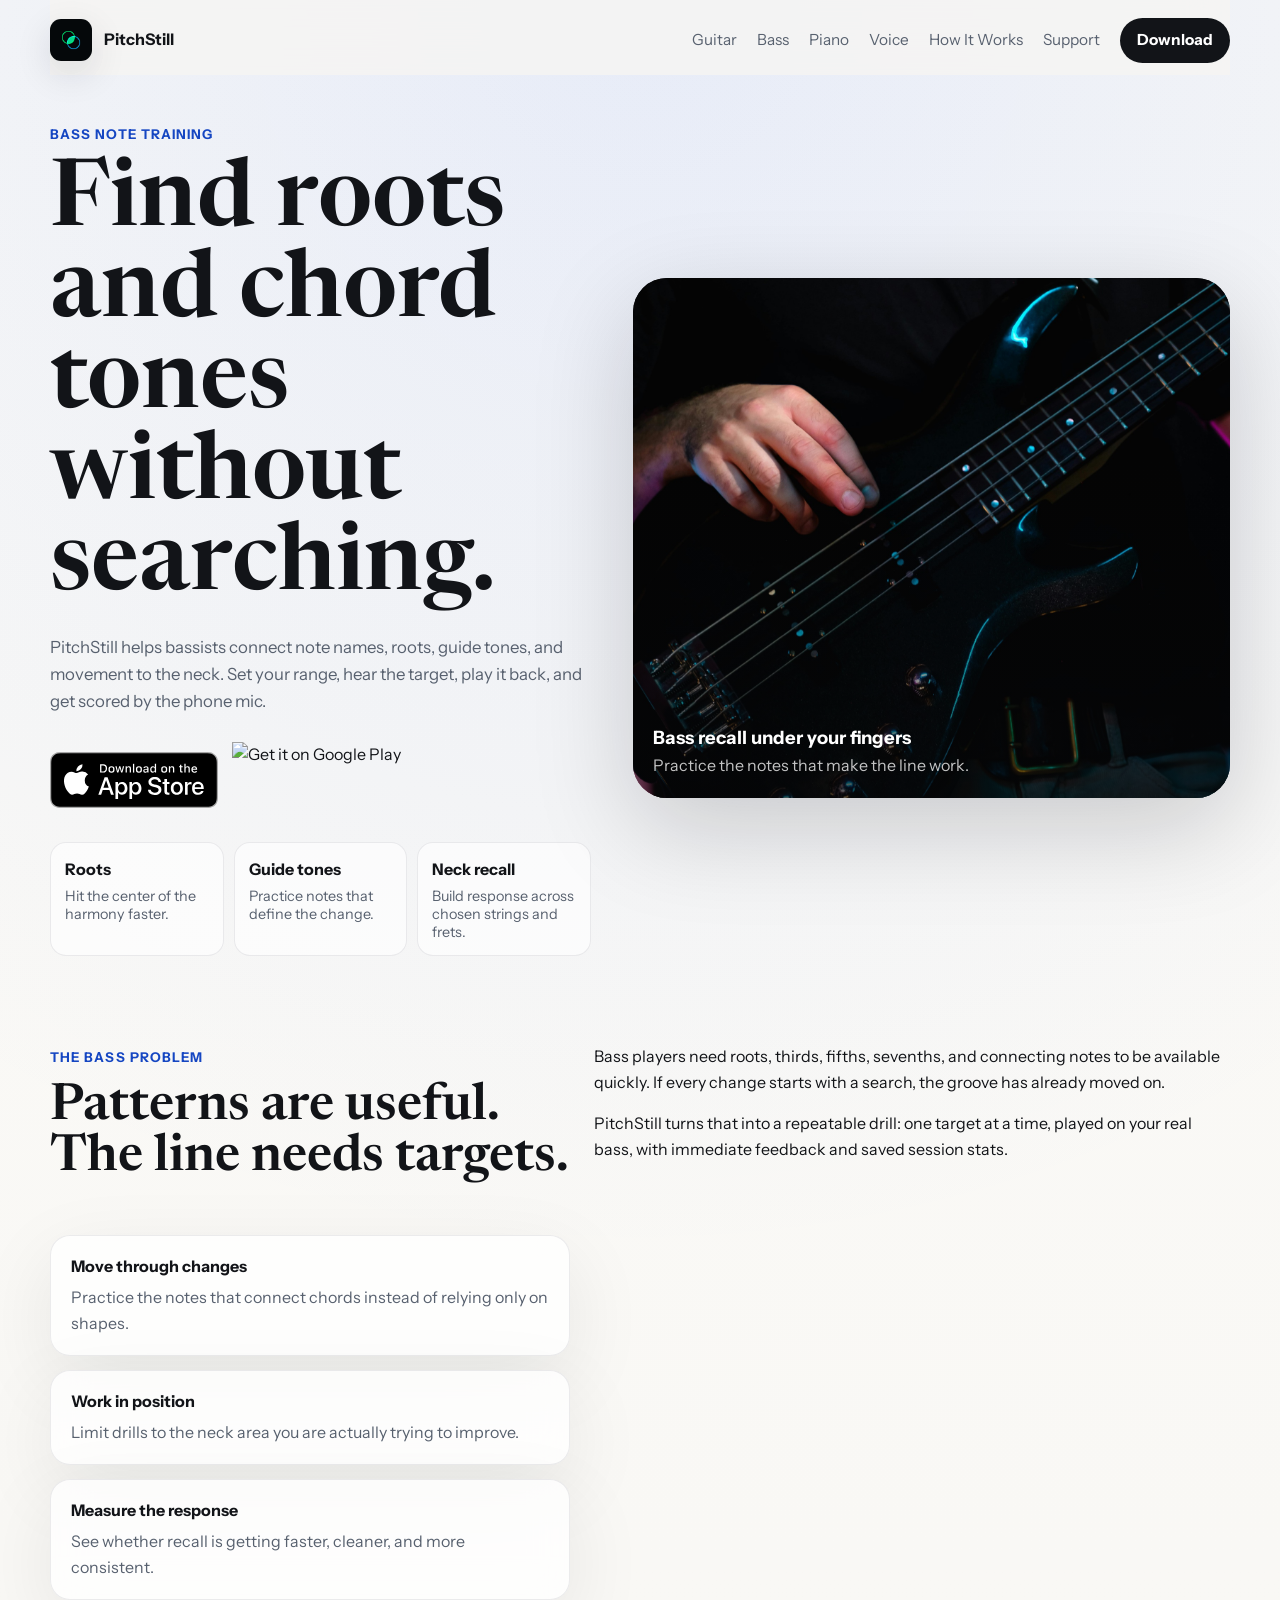
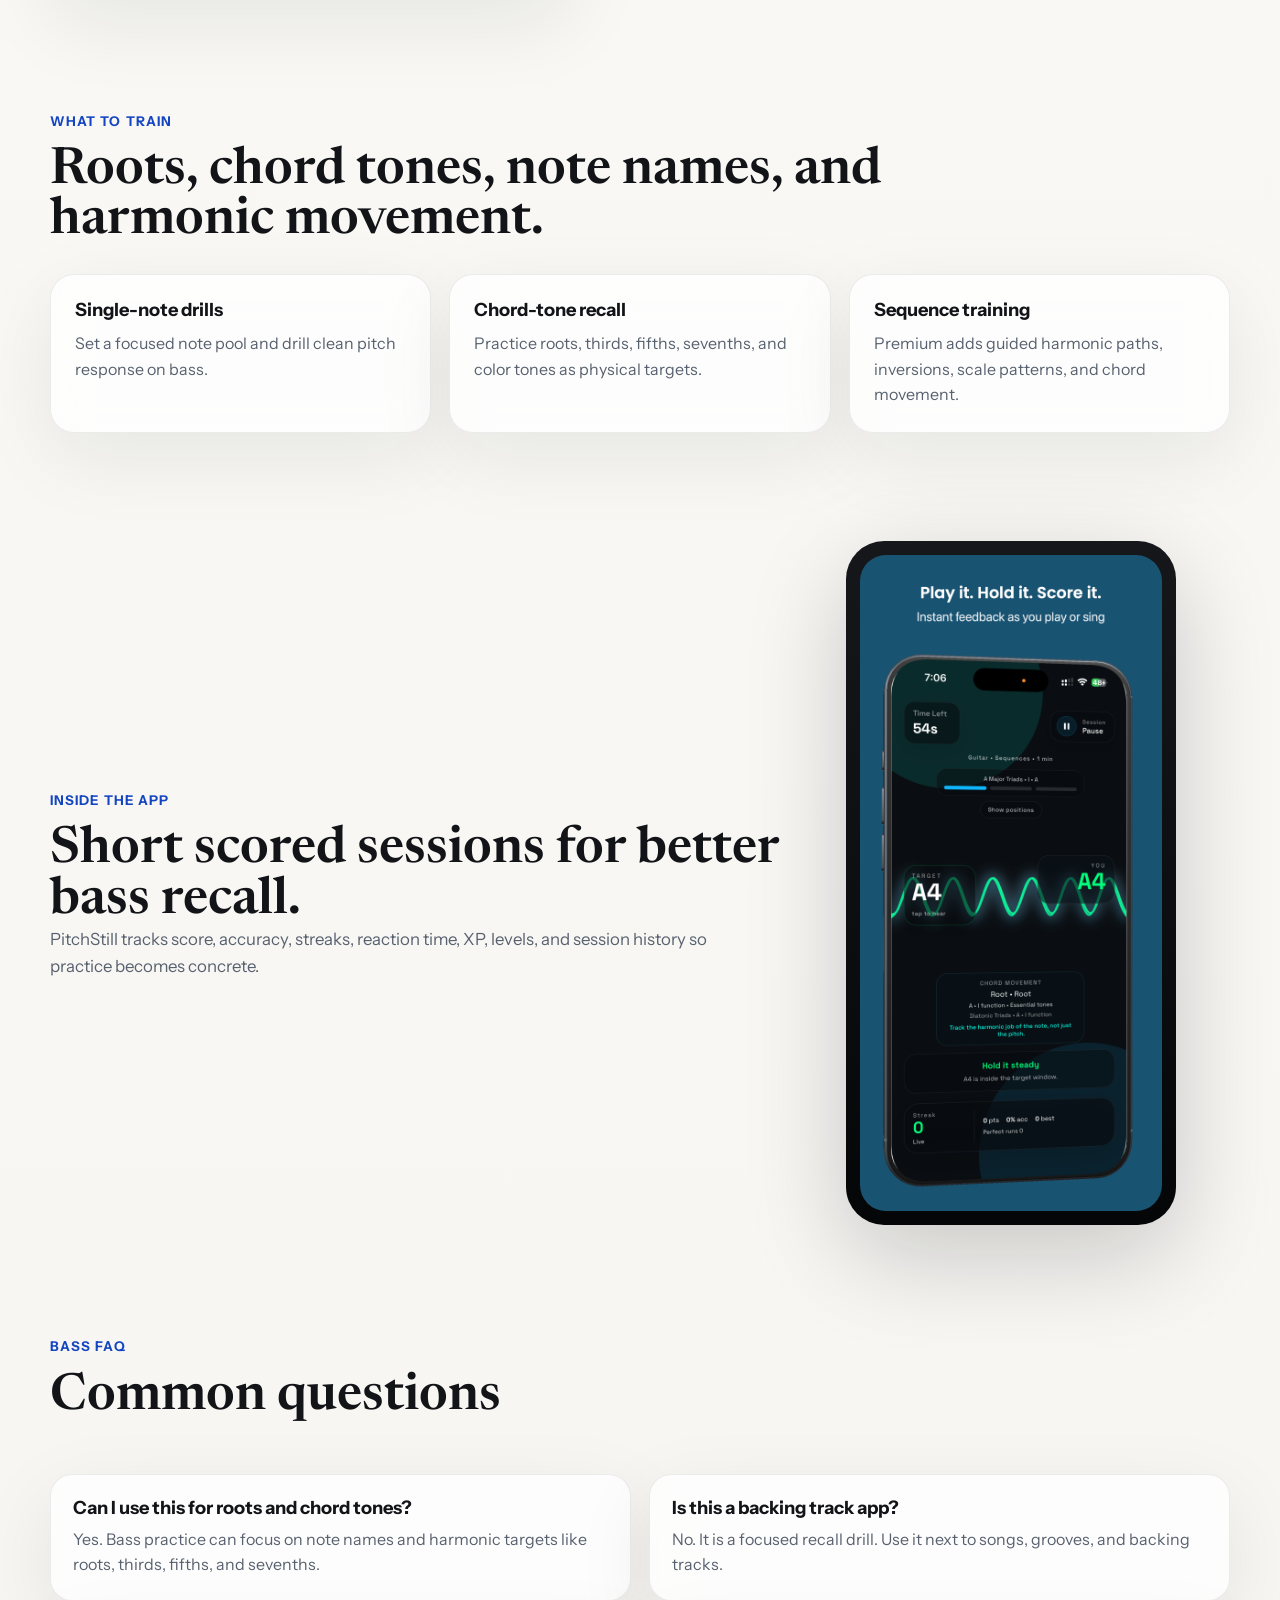
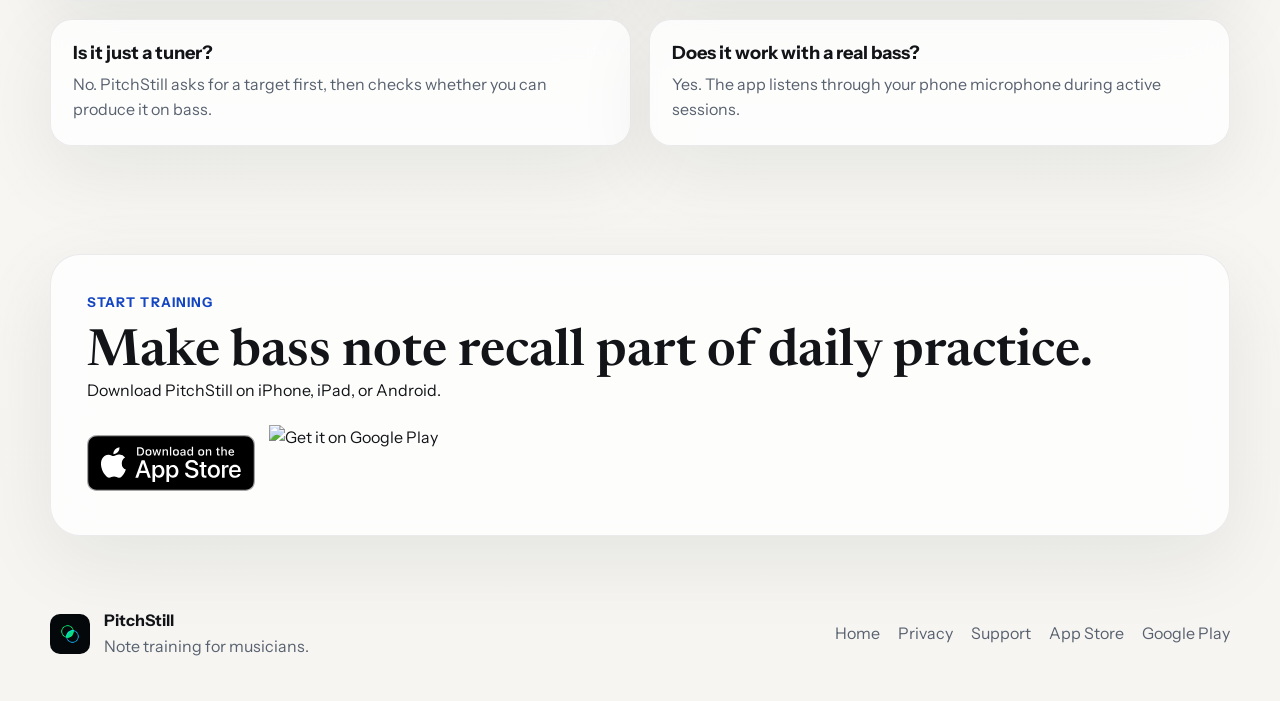
==== bass/index.html @ 1fa2e29c "Add instrument landing pages" ====
<!DOCTYPE html>
<html lang="en">
  <head>
    <meta charset="UTF-8" />
    <meta name="viewport" content="width=device-width, initial-scale=1.0" />
    <title>Bass Note Training and Chord Tone Recall | PitchStill</title>
    <meta name="description" content="Train bass note recall, roots, guide tones, and chord tones with real-time microphone feedback on your real bass." />
    <meta name="robots" content="index,follow" />
    <meta property="og:title" content="Bass Note Training and Chord Tone Recall | PitchStill" />
    <meta property="og:description" content="Practice roots, chord tones, and neck recall on bass with target notes and microphone feedback." />
    <meta property="og:type" content="website" />
    <meta property="og:url" content="https://pitchstill.com/bass/" />
    <meta property="og:image" content="https://pitchstill.com/assets/images/landing/bass-practice.jpg" />
    <meta name="twitter:card" content="summary_large_image" />
    <meta name="twitter:title" content="Bass Note Training and Chord Tone Recall | PitchStill" />
    <meta name="twitter:description" content="Build bass neck recall with roots, guide tones, and chord tones on your real instrument." />
    <meta name="twitter:image" content="https://pitchstill.com/assets/images/landing/bass-practice.jpg" />
    <link rel="canonical" href="https://pitchstill.com/bass/" />
    <link rel="icon" type="image/png" sizes="32x32" href="../favicon-32x32.png" />
    <link rel="icon" type="image/png" sizes="16x16" href="../favicon-16x16.png" />
    <link rel="apple-touch-icon" sizes="180x180" href="../apple-touch-icon.png" />
    <link rel="preconnect" href="https://fonts.googleapis.com" />
    <link rel="preconnect" href="https://fonts.gstatic.com" crossorigin />
    <link href="https://fonts.googleapis.com/css2?family=Instrument+Sans:wght@400;500;600;700&family=Newsreader:opsz,wght@6..72,500;6..72,600&display=swap" rel="stylesheet" />
    <link rel="stylesheet" href="../assets/styles.css" />
    <script src="../assets/config.js"></script>
    <script defer src="../assets/app.js"></script>
  </head>
  <body data-page="bass">
    <div class="site-shell">
      <header class="topbar">
        <a class="brand" href="../" aria-label="PitchStill home"><img src="../assets/images/app-icon.png" alt="PitchStill app icon" /><span>PitchStill</span></a>
        <nav class="topnav" aria-label="Primary">
          <a href="../guitar/">Guitar</a><a href="../bass/">Bass</a><a href="../piano/">Piano</a><a href="../voice/">Voice</a><a href="../#how-it-works">How It Works</a><a href="../support/">Support</a>
          <a class="nav-cta tracked-link" href="https://apps.apple.com/app/id6759975330" target="_blank" rel="noreferrer" data-event="bass_nav_app_store_click">Download</a>
        </nav>
      </header>

      <main>
        <section class="landing-hero">
          <div class="landing-hero-copy">
            <div class="eyebrow">Bass note training</div>
            <h1>Find roots and chord tones without searching.</h1>
            <p class="lede">
              PitchStill helps bassists connect note names, roots, guide tones, and movement to the
              neck. Set your range, hear the target, play it back, and get scored by the phone mic.
            </p>
            <div class="cta-row">
              <a class="app-store-badge-link tracked-link" href="https://apps.apple.com/app/id6759975330" target="_blank" rel="noreferrer" data-event="bass_app_store_click" aria-label="Download PitchStill on the App Store"><img class="app-store-badge" src="../assets/images/download-on-the-app-store.svg" alt="Download on the App Store" /></a>
              <a class="app-store-badge-link tracked-link" href="https://play.google.com/store/apps/details?id=com.shreyash.noteschool" target="_blank" rel="noreferrer" data-event="bass_google_play_click" aria-label="Get PitchStill on Google Play"><img class="google-play-badge" src="https://play.google.com/intl/en_us/badges/images/generic/en-play-badge-border.png" alt="Get it on Google Play" /></a>
            </div>
            <div class="landing-proof-row"><div><strong>Roots</strong><span>Hit the center of the harmony faster.</span></div><div><strong>Guide tones</strong><span>Practice notes that define the change.</span></div><div><strong>Neck recall</strong><span>Build response across chosen strings and frets.</span></div></div>
          </div>
          <div class="landing-hero-media">
            <img src="../assets/images/landing/bass-practice.jpg" alt="Close-up of hands playing bass guitar" />
            <div class="landing-photo-caption"><strong>Bass recall under your fingers</strong><span>Practice the notes that make the line work.</span></div>
          </div>
        </section>

        <section class="section story-band">
          <div class="section-heading"><div class="eyebrow">The bass problem</div><h2>Patterns are useful. The line needs targets.</h2></div>
          <div class="story-copy">
            <p>Bass players need roots, thirds, fifths, sevenths, and connecting notes to be available quickly. If every change starts with a search, the groove has already moved on.</p>
            <p>PitchStill turns that into a repeatable drill: one target at a time, played on your real bass, with immediate feedback and saved session stats.</p>
          </div>
          <ul class="story-list">
            <li><strong>Move through changes</strong><span>Practice the notes that connect chords instead of relying only on shapes.</span></li>
            <li><strong>Work in position</strong><span>Limit drills to the neck area you are actually trying to improve.</span></li>
            <li><strong>Measure the response</strong><span>See whether recall is getting faster, cleaner, and more consistent.</span></li>
          </ul>
        </section>

        <section class="section"><div class="section-heading section-heading-wide"><div class="eyebrow">What to train</div><h2>Roots, chord tones, note names, and harmonic movement.</h2></div><div class="landing-feature-grid"><article class="feature-card landing-feature-card"><h3>Single-note drills</h3><p>Set a focused note pool and drill clean pitch response on bass.</p></article><article class="feature-card landing-feature-card"><h3>Chord-tone recall</h3><p>Practice roots, thirds, fifths, sevenths, and color tones as physical targets.</p></article><article class="feature-card landing-feature-card"><h3>Sequence training</h3><p>Premium adds guided harmonic paths, inversions, scale patterns, and chord movement.</p></article></div></section>

        <section class="section split-showcase"><div><div class="eyebrow">Inside the app</div><h2>Short scored sessions for better bass recall.</h2><p class="section-kicker">PitchStill tracks score, accuracy, streaks, reaction time, XP, levels, and session history so practice becomes concrete.</p></div><div class="phone-frame"><img src="../assets/images/screenshot-2.png" alt="PitchStill bass note training screenshot" loading="lazy" /></div></section>

        <section class="section faq-band"><div class="section-heading"><div class="eyebrow">Bass FAQ</div><h2>Common questions</h2></div><div class="faq-grid"><article class="faq-item"><h3>Can I use this for roots and chord tones?</h3><p>Yes. Bass practice can focus on note names and harmonic targets like roots, thirds, fifths, and sevenths.</p></article><article class="faq-item"><h3>Is this a backing track app?</h3><p>No. It is a focused recall drill. Use it next to songs, grooves, and backing tracks.</p></article><article class="faq-item"><h3>Is it just a tuner?</h3><p>No. PitchStill asks for a target first, then checks whether you can produce it on bass.</p></article><article class="faq-item"><h3>Does it work with a real bass?</h3><p>Yes. The app listens through your phone microphone during active sessions.</p></article></div></section>

        <section class="section final-cta"><div class="final-cta-card"><div><div class="eyebrow">Start training</div><h2>Make bass note recall part of daily practice.</h2><p>Download PitchStill on iPhone, iPad, or Android.</p></div><div class="inline-links"><a class="app-store-badge-link tracked-link" href="https://apps.apple.com/app/id6759975330" target="_blank" rel="noreferrer" data-event="bass_final_app_store_click" aria-label="Download PitchStill on the App Store"><img class="app-store-badge" src="../assets/images/download-on-the-app-store.svg" alt="Download on the App Store" /></a><a class="app-store-badge-link tracked-link" href="https://play.google.com/store/apps/details?id=com.shreyash.noteschool" target="_blank" rel="noreferrer" data-event="bass_final_google_play_click" aria-label="Get PitchStill on Google Play"><img class="google-play-badge" src="https://play.google.com/intl/en_us/badges/images/generic/en-play-badge-border.png" alt="Get it on Google Play" /></a></div></div></section>
      </main>

      <footer class="footer"><div class="footer-brand"><img src="../assets/images/app-icon.png" alt="PitchStill icon" /><div><strong>PitchStill</strong><p>Note training for musicians.</p></div></div><div class="footer-links"><a href="../">Home</a><a href="../privacy/">Privacy</a><a href="../support/">Support</a><a href="https://apps.apple.com/app/id6759975330" target="_blank" rel="noreferrer">App Store</a><a href="https://play.google.com/store/apps/details?id=com.shreyash.noteschool" target="_blank" rel="noreferrer">Google Play</a></div></footer>
    </div>
  </body>
</html>
---- assets/styles.css ----
:root {
  --bg: #f6f5f2;
  --surface: rgba(255, 255, 255, 0.78);
  --surface-strong: #ffffff;
  --surface-border: rgba(15, 23, 42, 0.08);
  --ink: #121418;
  --muted: #58616f;
  --accent: #1d5cff;
  --accent-strong: #1546c2;
  --accent-warm: #f4a261;
  --success: #17855f;
  --shadow: 0 24px 80px rgba(16, 20, 28, 0.08);
  --radius-xl: 32px;
  --radius-lg: 24px;
  --radius-md: 18px;
  --radius-sm: 12px;
  --max-width: 1180px;
}

*,
*::before,
*::after {
  box-sizing: border-box;
}

html {
  scroll-behavior: smooth;
}

body {
  margin: 0;
  font-family: "Instrument Sans", system-ui, sans-serif;
  color: var(--ink);
  background:
    radial-gradient(circle at top, rgba(29, 92, 255, 0.09), transparent 32%),
    linear-gradient(180deg, #fbfaf7 0%, var(--bg) 100%);
  line-height: 1.6;
}

img {
  display: block;
  max-width: 100%;
}

a {
  color: inherit;
  text-decoration: none;
}

p,
ul {
  margin: 0;
}

.site-shell,
.subpage-shell {
  width: min(calc(100% - 32px), var(--max-width));
  margin: 0 auto;
}

.topbar {
  position: sticky;
  top: 0;
  z-index: 20;
  display: flex;
  align-items: center;
  justify-content: space-between;
  gap: 24px;
  padding: 18px 0 12px;
  background: rgba(246, 245, 242, 0.82);
  backdrop-filter: blur(18px);
}

.brand {
  display: inline-flex;
  align-items: center;
  gap: 12px;
  font-weight: 700;
  letter-spacing: 0;
}

.brand img {
  width: 42px;
  height: 42px;
  border-radius: 11px;
  box-shadow: 0 12px 36px rgba(17, 24, 39, 0.12);
}

.topnav {
  display: inline-flex;
  align-items: center;
  gap: 20px;
  color: var(--muted);
  font-size: 0.96rem;
}

.topnav a:hover,
.text-link:hover {
  color: var(--ink);
}

.nav-cta {
  min-height: 40px;
  padding: 9px 16px;
  border: 1px solid rgba(18, 20, 24, 0.1);
  border-radius: 999px;
  background: var(--ink);
  color: #fff;
  font-weight: 700;
}

.topnav .nav-cta:hover {
  color: #fff;
  background: #07080a;
}

.hero {
  display: grid;
  grid-template-columns: minmax(0, 1.05fr) minmax(320px, 440px);
  gap: 48px;
  align-items: center;
  min-height: min(720px, calc(100svh - 130px));
  padding: 34px 0 30px;
}

.eyebrow {
  display: inline-flex;
  align-items: center;
  gap: 8px;
  margin-bottom: 14px;
  color: var(--accent-strong);
  font-size: 0.84rem;
  font-weight: 700;
  letter-spacing: 0.08em;
  text-transform: uppercase;
}

h1,
h2 {
  margin: 0;
  font-family: "Newsreader", Georgia, serif;
  font-weight: 600;
  letter-spacing: 0;
  line-height: 0.98;
}

h1 {
  max-width: 11.5ch;
  font-size: clamp(3.2rem, 8vw, 5.8rem);
}

h2 {
  font-size: clamp(2rem, 4vw, 3.3rem);
}

h3 {
  margin: 0 0 10px;
  font-size: 1.14rem;
  line-height: 1.2;
}

.lede,
.section-heading p,
.document-page p {
  color: var(--muted);
  font-size: 1.05rem;
}

.hero-copy .lede {
  max-width: 58ch;
  margin-top: 20px;
}

.cta-row,
.inline-links {
  display: flex;
  flex-wrap: wrap;
  gap: 14px;
}

.cta-row {
  margin-top: 28px;
}

.button {
  display: inline-flex;
  align-items: center;
  justify-content: center;
  min-height: 52px;
  padding: 0 22px;
  border-radius: 999px;
  font-weight: 600;
  transition: transform 160ms ease, background-color 160ms ease, border-color 160ms ease;
}

.button:hover {
  transform: translateY(-1px);
}

.button-primary {
  background: var(--ink);
  color: #fff;
}

.button-primary:hover {
  background: #08090c;
}

.button-secondary {
  background: rgba(255, 255, 255, 0.72);
  border: 1px solid var(--surface-border);
  color: var(--ink);
}

.button-secondary:hover {
  background: rgba(255, 255, 255, 0.94);
  border-color: rgba(18, 20, 24, 0.18);
}

.app-store-badge-link {
  display: inline-flex;
  align-items: center;
  justify-content: center;
  align-self: start;
  min-height: 56px;
}

.app-store-badge {
  display: block;
  margin-top: 10px;
  height: 56px;
  width: auto;
}

.secondary-copy {
  margin-top: 14px;
  color: var(--muted);
  font-size: 0.98rem;
}

.google-play-badge {
  display: block;
  height: 76px;
  width: auto;
}

.document-list {
  padding-left: 18px;
}

.hero-proof {
  display: grid;
  grid-template-columns: repeat(3, minmax(0, 1fr));
  gap: 10px;
  max-width: 680px;
  margin-top: 24px;
}

.hero-proof div {
  min-height: 92px;
  padding: 16px;
  border: 1px solid rgba(15, 23, 42, 0.08);
  border-radius: 18px;
  background: rgba(255, 255, 255, 0.58);
}

.hero-proof strong {
  display: block;
  color: var(--ink);
  font-size: 1.35rem;
  line-height: 1;
}

.hero-proof span {
  display: block;
  margin-top: 8px;
  color: var(--muted);
  font-size: 0.9rem;
  line-height: 1.25;
}

.hero-visual {
  position: relative;
  display: grid;
  justify-items: end;
  isolation: isolate;
}

.hero-visual::before {
  position: absolute;
  inset: 8% -7% 2% 12%;
  z-index: -1;
  border-radius: 42px;
  background:
    linear-gradient(135deg, rgba(29, 92, 255, 0.14), rgba(244, 162, 97, 0.16)),
    rgba(255, 255, 255, 0.42);
  content: "";
}

.phone-frame {
  width: 100%;
  padding: 14px;
  border-radius: 38px;
  background: linear-gradient(180deg, #15171b 0%, #050608 100%);
  box-shadow: 0 30px 100px rgba(10, 12, 17, 0.2);
}

.phone-frame img {
  width: 100%;
  border-radius: 26px;
}

.phone-frame-large {
  max-width: 390px;
  margin-left: auto;
}

.practice-panel {
  position: absolute;
  z-index: 2;
  width: min(210px, 46%);
  padding: 16px;
  border: 1px solid rgba(15, 23, 42, 0.1);
  border-radius: 20px;
  background: rgba(255, 255, 255, 0.86);
  box-shadow: 0 20px 70px rgba(10, 12, 17, 0.14);
  backdrop-filter: blur(16px);
}

.practice-panel-left {
  left: -28px;
  top: 18%;
}

.practice-panel-right {
  right: -20px;
  bottom: 14%;
}

.panel-label {
  display: block;
  color: var(--accent-strong);
  font-size: 0.76rem;
  font-weight: 800;
  letter-spacing: 0.08em;
  text-transform: uppercase;
}

.practice-panel strong {
  display: block;
  margin-top: 4px;
  font-size: 1rem;
}

.practice-panel p {
  margin-top: 10px;
  color: var(--muted);
  font-size: 0.88rem;
  line-height: 1.3;
}

.mini-meter {
  height: 8px;
  margin-top: 14px;
  overflow: hidden;
  border-radius: 999px;
  background: rgba(18, 20, 24, 0.1);
}

.mini-meter span {
  display: block;
  width: 86%;
  height: 100%;
  border-radius: inherit;
  background: linear-gradient(90deg, var(--success), var(--accent-warm));
}

.note-chip-row {
  display: flex;
  gap: 8px;
  margin-top: 12px;
}

.note-chip-row span {
  display: grid;
  width: 42px;
  height: 42px;
  place-items: center;
  border-radius: 50%;
  background: var(--ink);
  color: #fff;
  font-weight: 800;
}

.section {
  padding: 54px 0;
}

.launch-video {
  padding-top: 26px;
}

.section-heading {
  max-width: 760px;
  margin-bottom: 28px;
}

.section-heading-wide {
  max-width: 920px;
}

.section-kicker {
  max-width: 64ch;
  color: var(--muted);
  font-size: 1.05rem;
}

.story-band,
.premium-band,
.faq-band {
  display: grid;
  gap: 24px;
}

.story-band {
  grid-template-columns: minmax(0, 0.9fr) minmax(0, 1.1fr);
  align-items: start;
}

.story-copy p + p {
  margin-top: 16px;
}

.story-list,
.faq-list,
.benefit-list {
  display: grid;
  gap: 14px;
}

.story-list {
  margin: 0;
  padding: 0;
  list-style: none;
}

.story-list li,
.faq-item,
.benefit-item,
.instrument-link-card {
  border: 1px solid var(--surface-border);
  background: var(--surface);
  box-shadow: var(--shadow);
  backdrop-filter: blur(18px);
}

.story-list li {
  padding: 18px 20px;
  border-radius: 20px;
}

.story-list strong,
.benefit-item strong {
  display: block;
  margin-bottom: 6px;
}

.story-list span,
.benefit-item span,
.faq-item p {
  color: var(--muted);
}

.instrument-link-grid,
.landing-feature-grid,
.faq-grid {
  display: grid;
  gap: 18px;
}

.instrument-link-grid {
  grid-template-columns: repeat(4, minmax(0, 1fr));
}

.instrument-link-card {
  overflow: hidden;
  border-radius: 24px;
  transition: transform 160ms ease, border-color 160ms ease;
}

.instrument-link-card:hover {
  border-color: rgba(18, 20, 24, 0.18);
  transform: translateY(-2px);
}

.instrument-link-card img {
  width: 100%;
  aspect-ratio: 4 / 3;
  object-fit: cover;
}

.instrument-link-card div {
  padding: 18px;
}

.instrument-link-card span {
  color: var(--accent-strong);
  font-size: 0.86rem;
  font-weight: 800;
}

.premium-band {
  grid-template-columns: minmax(0, 1fr) minmax(280px, 420px);
  align-items: center;
  padding: 30px;
  border: 1px solid var(--surface-border);
  border-radius: 30px;
  background:
    linear-gradient(135deg, rgba(29, 92, 255, 0.08), rgba(244, 162, 97, 0.1)),
    rgba(255, 255, 255, 0.62);
  box-shadow: var(--shadow);
}

.benefit-list {
  grid-template-columns: repeat(2, minmax(0, 1fr));
}

.benefit-item {
  padding: 18px;
  border-radius: 20px;
}

.faq-grid {
  grid-template-columns: repeat(2, minmax(0, 1fr));
}

.faq-item {
  padding: 22px;
  border-radius: 22px;
}

.faq-item h3 {
  margin-bottom: 8px;
}

.landing-hero {
  display: grid;
  grid-template-columns: minmax(0, 0.95fr) minmax(340px, 1.05fr);
  gap: 42px;
  align-items: center;
  padding: 46px 0 34px;
}

.landing-hero h1 {
  max-width: 12ch;
}

.landing-hero .lede {
  max-width: 58ch;
  margin-top: 20px;
}

.landing-hero-media {
  position: relative;
  overflow: hidden;
  min-height: 520px;
  border-radius: 34px;
  background: var(--ink);
  box-shadow: 0 30px 100px rgba(10, 12, 17, 0.18);
}

.landing-hero-media img {
  width: 100%;
  height: 100%;
  min-height: 520px;
  object-fit: cover;
}

.landing-hero-media::after {
  position: absolute;
  inset: 0;
  background: linear-gradient(180deg, rgba(5, 6, 8, 0) 35%, rgba(5, 6, 8, 0.68) 100%);
  content: "";
}

.landing-photo-caption {
  position: absolute;
  right: 20px;
  bottom: 20px;
  left: 20px;
  z-index: 1;
  color: #fff;
}

.landing-photo-caption strong {
  display: block;
  font-size: 1.15rem;
}

.landing-photo-caption span {
  display: block;
  color: rgba(255, 255, 255, 0.76);
}

.landing-proof-row {
  display: grid;
  grid-template-columns: repeat(3, minmax(0, 1fr));
  gap: 10px;
  margin-top: 24px;
}

.landing-proof-row div {
  padding: 14px;
  border: 1px solid var(--surface-border);
  border-radius: 16px;
  background: rgba(255, 255, 255, 0.62);
}

.landing-proof-row strong {
  display: block;
}

.landing-proof-row span {
  display: block;
  margin-top: 4px;
  color: var(--muted);
  font-size: 0.9rem;
  line-height: 1.25;
}

.landing-feature-grid {
  grid-template-columns: repeat(3, minmax(0, 1fr));
}

.landing-feature-card {
  min-height: 100%;
}

.split-showcase {
  display: grid;
  grid-template-columns: minmax(0, 0.95fr) minmax(280px, 360px);
  gap: 30px;
  align-items: center;
}

.split-showcase .phone-frame {
  max-width: 330px;
  margin: 0 auto;
}

.launch-video-grid {
  display: grid;
  grid-template-columns: minmax(0, 1.15fr) minmax(280px, 360px);
  gap: 24px;
  align-items: center;
}

.video-stage {
  position: relative;
}

.video-stage-glow {
  position: absolute;
  inset: auto 10% -24px;
  height: 160px;
  border-radius: 999px;
  background: radial-gradient(circle, rgba(29, 92, 255, 0.2) 0%, rgba(29, 92, 255, 0) 70%);
  filter: blur(12px);
  pointer-events: none;
}

.video-card {
  position: relative;
  overflow: hidden;
  border: 1px solid rgba(11, 16, 30, 0.08);
  border-radius: 30px;
  background:
    linear-gradient(180deg, rgba(255, 255, 255, 0.92) 0%, rgba(247, 248, 252, 0.96) 100%);
  box-shadow: 0 34px 90px rgba(10, 12, 17, 0.14);
}

.video-card-topbar {
  display: flex;
  align-items: center;
  gap: 8px;
  padding: 16px 18px 14px;
  border-bottom: 1px solid rgba(15, 23, 42, 0.08);
  background: rgba(255, 255, 255, 0.88);
}

.video-card-topbar span {
  width: 10px;
  height: 10px;
  border-radius: 50%;
  background: rgba(88, 97, 111, 0.28);
}

.video-card-topbar strong {
  margin-left: 8px;
  font-size: 0.92rem;
  letter-spacing: 0;
}

.video-embed {
  position: relative;
  aspect-ratio: 16 / 9;
  background: #050608;
}

.video-embed iframe {
  position: absolute;
  inset: 0;
  width: 100%;
  height: 100%;
  border: 0;
}

.launch-video-aside {
  display: grid;
  gap: 18px;
  align-content: center;
}

.launch-video-note {
  color: var(--muted);
  font-size: 1rem;
}

.section-grid .steps,
.feature-grid,
.instrument-grid,
.support-grid {
  display: grid;
  gap: 18px;
}

.steps {
  grid-template-columns: repeat(3, minmax(0, 1fr));
}

.card,
.feature-card,
.instrument-card,
.trust-card,
.final-cta-card {
  border: 1px solid var(--surface-border);
  background: var(--surface);
  backdrop-filter: blur(18px);
  box-shadow: var(--shadow);
}

.card,
.feature-card {
  padding: 24px;
  border-radius: var(--radius-lg);
}

.step-number {
  display: inline-flex;
  margin-bottom: 18px;
  color: var(--accent-strong);
  font-size: 0.9rem;
  font-weight: 700;
  letter-spacing: 0.08em;
}

.feature-grid {
  grid-template-columns: repeat(2, minmax(0, 1fr));
}

.feature-card p,
.instrument-card p,
.card p {
  color: var(--muted);
}

.instrument-grid {
  grid-template-columns: repeat(2, minmax(0, 1fr));
}

.instrument-card {
  overflow: hidden;
  border-radius: 28px;
}

.instrument-card img {
  aspect-ratio: 16 / 10;
  object-fit: cover;
}

.instrument-card div {
  padding: 20px 22px 24px;
}

.screenshot-grid {
  display: grid;
  grid-template-columns: repeat(3, minmax(0, 1fr));
  gap: 18px;
  align-items: start;
}

.shot-card {
  margin: 0;
}

.shot-card .phone-frame {
  border-radius: 30px;
  padding: 10px;
}

.shot-card .phone-frame img {
  border-radius: 20px;
}

.trust {
  display: grid;
  grid-template-columns: minmax(0, 1.1fr) minmax(280px, 360px);
  gap: 24px;
  align-items: stretch;
}

.trust-card {
  display: grid;
  grid-template-columns: repeat(3, minmax(0, 1fr));
  gap: 0;
  padding: 0;
  border-radius: 22px;
  overflow: hidden;
  background: rgba(18, 20, 24, 0.08);
}

.trust-metric {
  padding: 20px 16px;
  background: rgba(255, 255, 255, 0.9);
  text-align: center;
}

.trust-metric + .trust-metric {
  border-left: 1px solid var(--surface-border);
}

.metric-value {
  display: block;
  font-family: "Newsreader", Georgia, serif;
  font-size: 2rem;
  line-height: 0.95;
}

.metric-label {
  display: block;
  margin-top: 6px;
  color: var(--muted);
  font-size: 0.92rem;
}

.final-cta-card {
  display: grid;
  gap: 22px;
  justify-items: start;
  padding: 34px 36px;
  border-radius: 30px;
}

.final-cta-card p {
  max-width: 54ch;
}

.footer {
  display: flex;
  align-items: center;
  justify-content: space-between;
  gap: 24px;
  padding: 18px 0 42px;
  color: var(--muted);
}

.footer-brand {
  display: flex;
  align-items: center;
  gap: 14px;
}

.footer-brand img {
  width: 40px;
  height: 40px;
  border-radius: 10px;
}

.footer-brand strong {
  display: block;
  color: var(--ink);
}

.footer-links {
  display: flex;
  gap: 18px;
}

.document-page {
  max-width: 840px;
  padding: 44px 0 72px;
}

.document-meta {
  margin-top: 14px;
}

.document-section {
  margin-top: 34px;
}

.document-section h2 {
  margin-bottom: 16px;
  font-size: 1.9rem;
}

.document-section h3 {
  margin-top: 18px;
}

.support-grid {
  margin-top: 34px;
  grid-template-columns: repeat(3, minmax(0, 1fr));
}

@media (max-width: 1080px) {
  .hero,
  .landing-hero,
  .launch-video-grid,
  .trust,
  .story-band,
  .premium-band,
  .split-showcase,
  .steps,
  .feature-grid,
  .instrument-grid,
  .instrument-link-grid,
  .landing-feature-grid,
  .benefit-list,
  .faq-grid,
  .support-grid,
  .screenshot-grid,
  .final-cta-card,
  .footer {
    grid-template-columns: 1fr;
  }

  .hero {
    gap: 30px;
    min-height: 0;
  }

  .launch-video-aside {
    justify-items: start;
  }

  .landing-hero-media {
    min-height: 440px;
  }

  .landing-hero-media img {
    min-height: 440px;
  }

  .phone-frame-large {
    margin: 0 auto;
  }

  .hero-visual {
    justify-items: center;
  }

  .practice-panel-left {
    left: 4%;
  }

  .practice-panel-right {
    right: 5%;
  }

  .screenshot-grid {
    grid-template-columns: repeat(2, minmax(0, 1fr));
  }

  .final-cta-card,
  .footer {
    display: grid;
  }
}

@media (max-width: 720px) {
  .site-shell,
  .subpage-shell {
    width: min(calc(100% - 24px), var(--max-width));
  }

  .topbar {
    position: static;
    flex-direction: column;
    align-items: center;
    background: transparent;
    backdrop-filter: none;
  }

  .topnav {
    flex-wrap: wrap;
    gap: 14px;
    justify-content: center;
    text-align: center;
  }

  .hero {
    padding-top: 28px;
    gap: 22px;
  }

  .launch-video {
    padding-top: 12px;
  }

  .section {
    padding: 42px 0;
  }

  h1 {
    max-width: none;
    font-size: clamp(2.7rem, 12vw, 4rem);
    line-height: 0.94;
  }

  h2 {
    line-height: 1.02;
  }

  .hero-copy,
  .landing-hero-copy,
  .section-heading,
  .trust-copy,
  .document-page {
    text-align: center;
  }

  .launch-video-aside {
    justify-items: center;
    text-align: center;
  }

  .hero-copy .lede,
  .landing-hero .lede,
  .section-heading p {
    margin-left: auto;
    margin-right: auto;
  }

  .landing-hero {
    padding-top: 28px;
    gap: 24px;
  }

  .landing-hero h1 {
    max-width: none;
  }

  .landing-hero-media {
    min-height: 360px;
    border-radius: 26px;
  }

  .landing-hero-media img {
    min-height: 360px;
  }

  .landing-proof-row {
    grid-template-columns: 1fr;
    max-width: 420px;
    margin-left: auto;
    margin-right: auto;
  }

  .premium-band {
    padding: 24px 18px;
    text-align: center;
  }

  .story-band,
  .split-showcase {
    gap: 20px;
  }

  .hero-proof {
    grid-template-columns: 1fr;
    max-width: 420px;
    margin-left: auto;
    margin-right: auto;
  }

  .hero-proof div {
    min-height: 0;
    padding: 14px 16px;
  }

  .cta-row,
  .inline-links {
    justify-content: center;
  }

  .cta-row .button,
  .inline-links .button {
    width: 100%;
  }

  .app-store-badge-link {
    width: 100%;
  }

  .app-store-badge {
    height: 52px;
  }

  .hero-visual {
    margin-top: 8px;
  }

  .hero-visual::before {
    inset: 4% 2% 0;
    border-radius: 30px;
  }

  .practice-panel {
    position: relative;
    inset: auto;
    width: 100%;
    max-width: 360px;
    margin: 0 auto;
  }

  .practice-panel-left {
    order: -1;
    margin-bottom: -12px;
  }

  .practice-panel-right {
    margin-top: -12px;
  }

  .phone-frame-large {
    max-width: 330px;
  }

  .screenshot-grid {
    display: grid;
    grid-auto-flow: column;
    grid-auto-columns: 85%;
    grid-template-columns: none;
    gap: 14px;
    overflow-x: auto;
    padding-bottom: 10px;
    scroll-snap-type: x mandatory;
    -webkit-overflow-scrolling: touch;
    scrollbar-width: none;
  }

  .screenshot-grid::-webkit-scrollbar {
    display: none;
  }

  .shot-card {
    scroll-snap-align: center;
  }

  .shot-card .phone-frame {
    padding: 9px;
    border-radius: 26px;
  }

  .video-card {
    border-radius: 24px;
  }

  .video-card-topbar {
    justify-content: center;
    flex-wrap: wrap;
  }

  .trust {
    gap: 18px;
  }

  .trust-card {
    grid-template-columns: 1fr;
    text-align: center;
    border-radius: 20px;
  }

  .trust-metric + .trust-metric {
    border-left: 0;
    border-top: 1px solid var(--surface-border);
  }

  .final-cta-card {
    padding: 26px 20px;
    text-align: center;
    justify-items: center;
  }

  .footer {
    justify-items: center;
    text-align: center;
    gap: 14px;
  }

  .footer-brand,
  .footer-links {
    justify-content: center;
  }

  .footer-links {
    flex-wrap: wrap;
  }
}
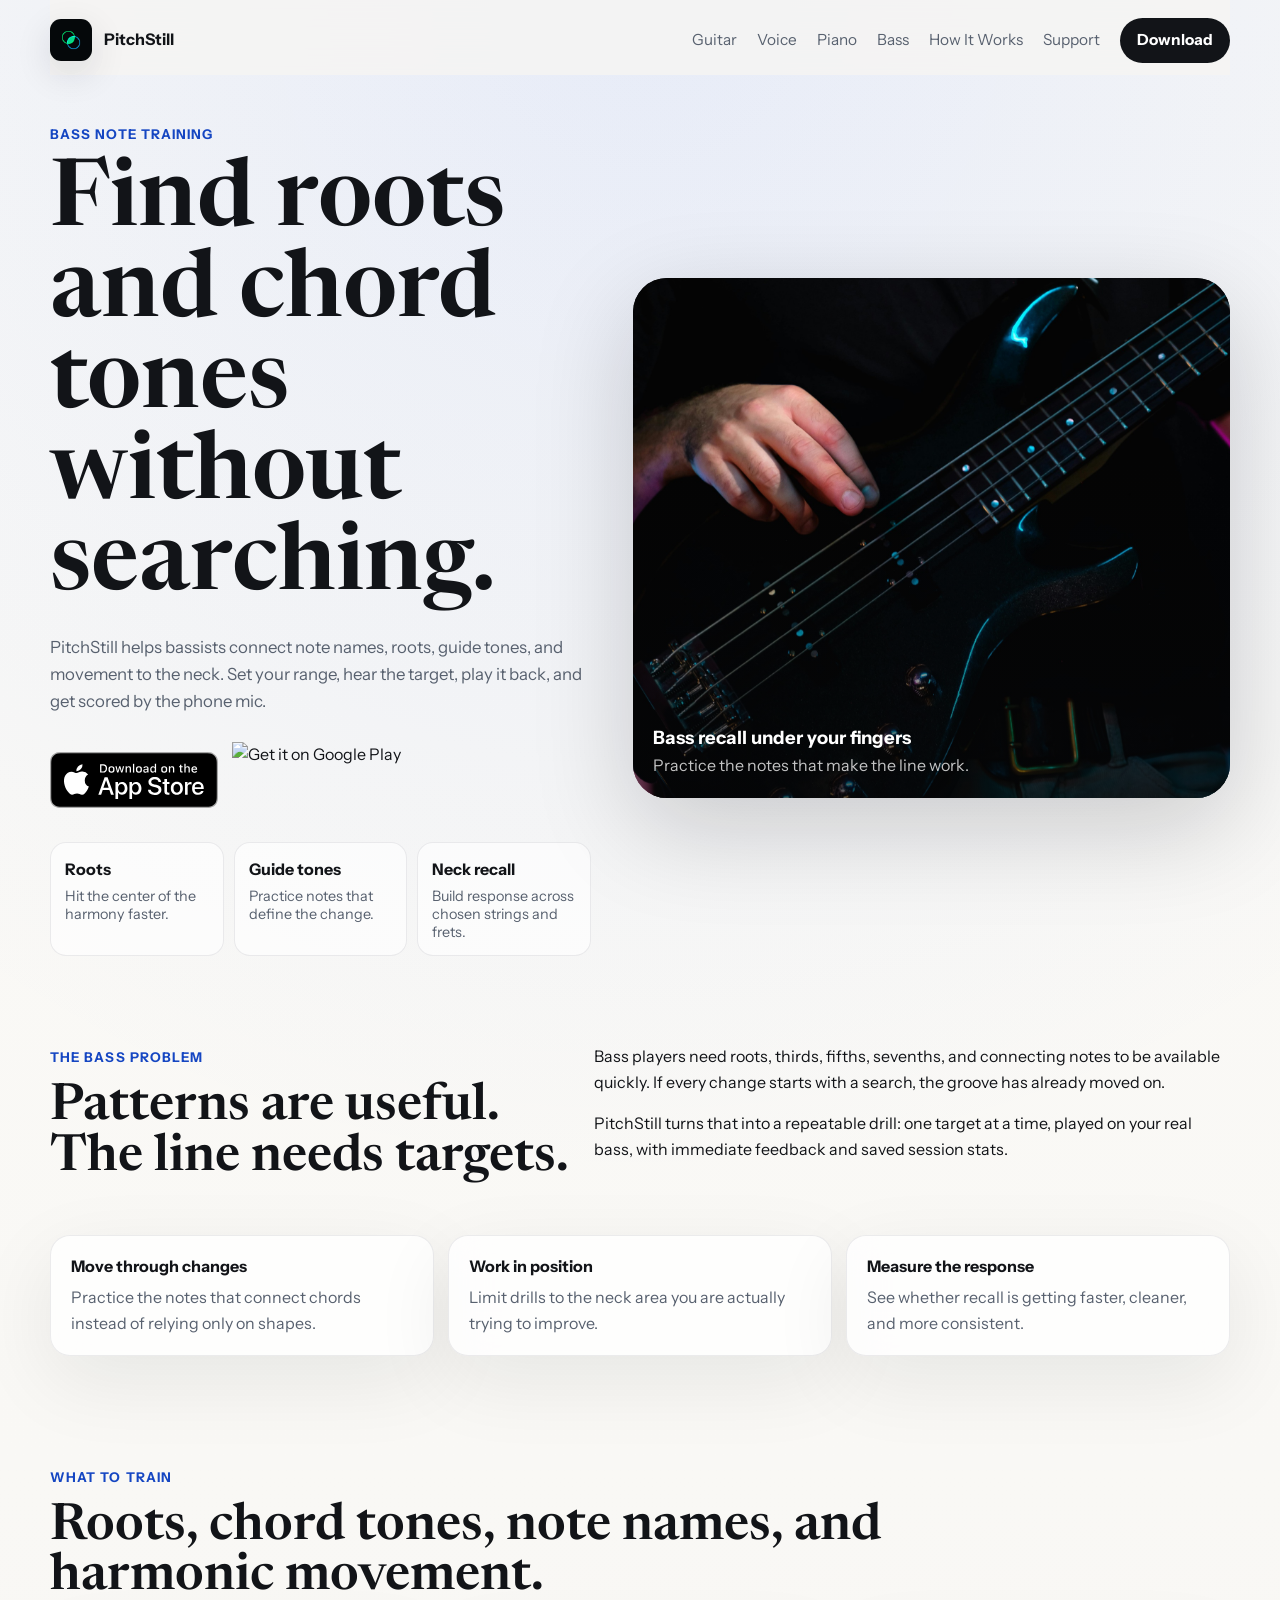
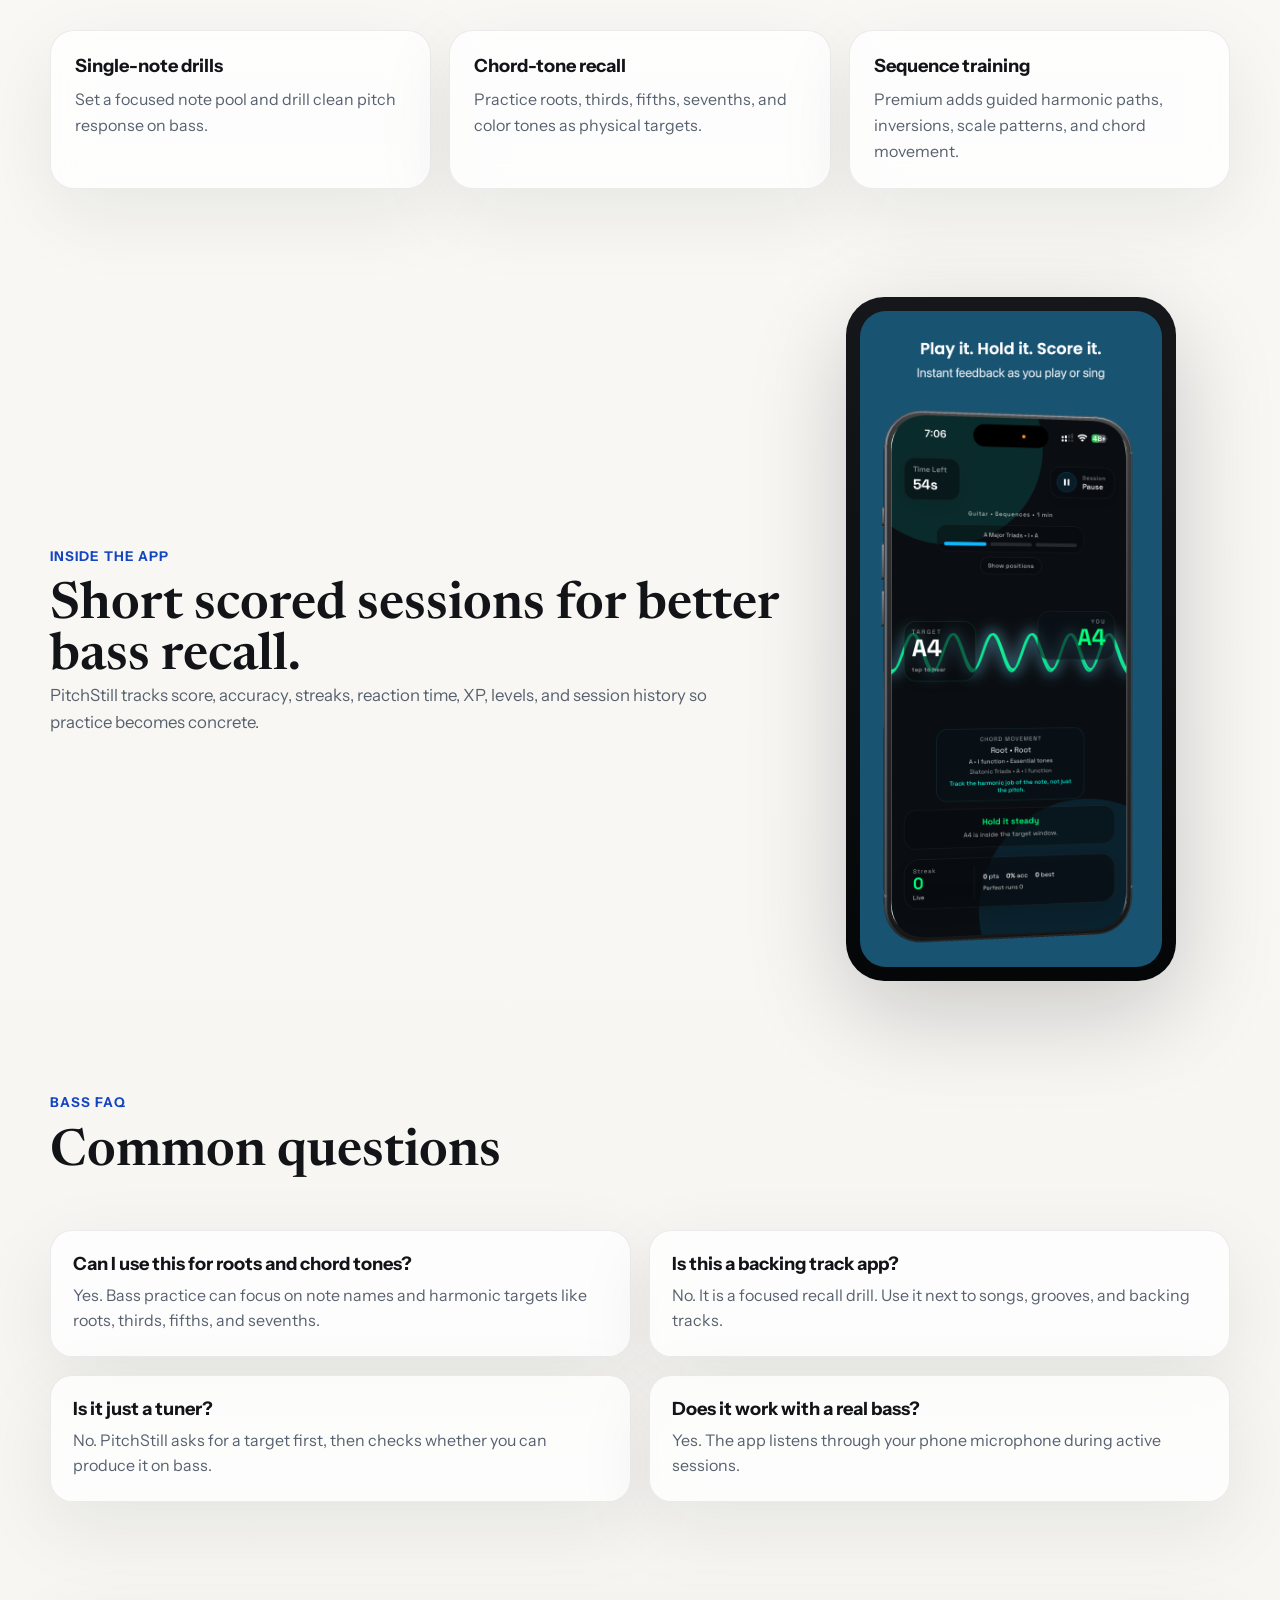
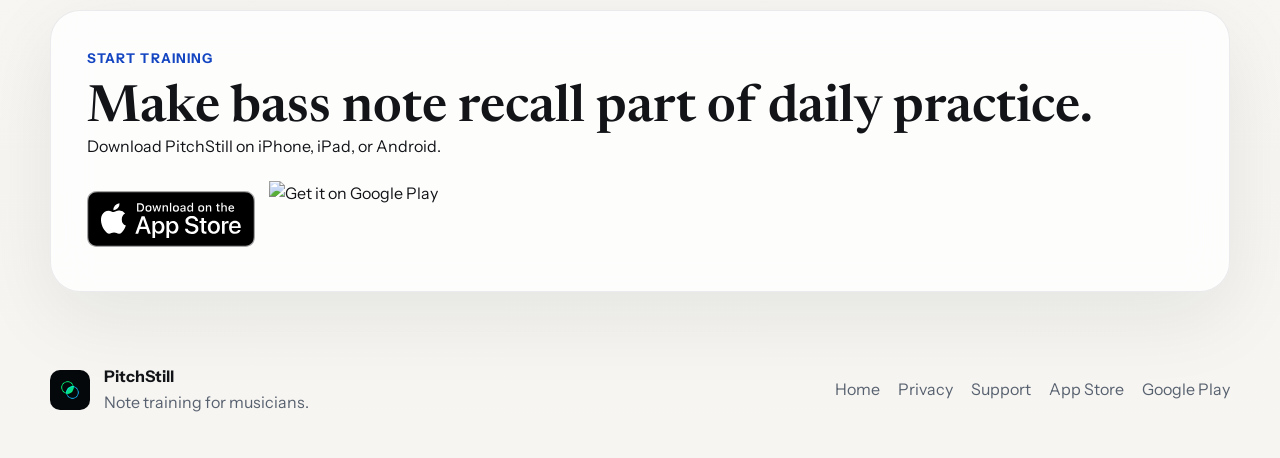
==== commit 04236399: "Improve mobile homepage layout" ====
--- a/bass/index.html
+++ b/bass/index.html
@@ -31,7 +31,7 @@
       <header class="topbar">
         <a class="brand" href="../" aria-label="PitchStill home"><img src="../assets/images/app-icon.png" alt="PitchStill app icon" /><span>PitchStill</span></a>
         <nav class="topnav" aria-label="Primary">
-          <a href="../guitar/">Guitar</a><a href="../bass/">Bass</a><a href="../piano/">Piano</a><a href="../voice/">Voice</a><a href="../#how-it-works">How It Works</a><a href="../support/">Support</a>
+          <a href="../guitar/">Guitar</a><a href="../voice/">Voice</a><a href="../piano/">Piano</a><a href="../bass/">Bass</a><a href="../#how-it-works">How It Works</a><a href="../support/">Support</a>
           <a class="nav-cta tracked-link" href="https://apps.apple.com/app/id6759975330" target="_blank" rel="noreferrer" data-event="bass_nav_app_store_click">Download</a>
         </nav>
       </header>
--- a/assets/styles.css
+++ b/assets/styles.css
@@ -439,6 +439,8 @@
 }
 
 .story-list {
+  grid-column: 1 / -1;
+  grid-template-columns: repeat(3, minmax(0, 1fr));
   margin: 0;
   padding: 0;
   list-style: none;
@@ -799,6 +801,10 @@
   align-items: start;
 }
 
+.mobile-carousel-controls {
+  display: none;
+}
+
 .shot-card {
   margin: 0;
 }
@@ -817,6 +823,39 @@
   grid-template-columns: minmax(0, 1.1fr) minmax(280px, 360px);
   gap: 24px;
   align-items: stretch;
+}
+
+.testimonial-grid {
+  display: grid;
+  grid-template-columns: repeat(2, minmax(0, 1fr));
+  gap: 18px;
+}
+
+.testimonial-card {
+  display: grid;
+  gap: 18px;
+  align-content: space-between;
+  min-height: 100%;
+}
+
+.testimonial-quote {
+  color: var(--ink);
+  font-size: 1.03rem;
+  line-height: 1.7;
+}
+
+.testimonial-meta {
+  display: grid;
+  gap: 2px;
+}
+
+.testimonial-meta strong {
+  font-size: 0.98rem;
+}
+
+.testimonial-meta span {
+  color: var(--muted);
+  font-size: 0.9rem;
 }
 
 .trust-card {
@@ -982,6 +1021,10 @@
     grid-template-columns: repeat(2, minmax(0, 1fr));
   }
 
+  .testimonial-grid {
+    grid-template-columns: 1fr;
+  }
+
   .final-cta-card,
   .footer {
     display: grid;
@@ -1003,15 +1046,46 @@
   }
 
   .topnav {
-    flex-wrap: wrap;
+    width: 100%;
+    justify-content: flex-start;
+    gap: 10px;
+    overflow-x: auto;
+    padding: 0 2px 6px;
+    text-align: left;
+    scroll-snap-type: x proximity;
+    -webkit-overflow-scrolling: touch;
+    scrollbar-width: none;
+  }
+
+  .topnav::-webkit-scrollbar {
+    display: none;
+  }
+
+  .topnav a {
+    flex: 0 0 auto;
+    scroll-snap-align: start;
+  }
+
+  .topnav a:not(.nav-cta) {
+    min-height: 38px;
+    padding: 8px 12px;
+    border: 1px solid rgba(18, 20, 24, 0.08);
+    border-radius: 999px;
+    background: rgba(255, 255, 255, 0.62);
+  }
+
+  .nav-cta {
+    min-height: 38px;
+  }
+
+  .cta-row,
+  .inline-links {
     gap: 14px;
-    justify-content: center;
-    text-align: center;
   }
 
   .hero {
-    padding-top: 28px;
-    gap: 22px;
+    padding-top: 22px;
+    gap: 16px;
   }
 
   .launch-video {
@@ -1024,8 +1098,8 @@
 
   h1 {
     max-width: none;
-    font-size: clamp(2.7rem, 12vw, 4rem);
-    line-height: 0.94;
+    font-size: clamp(2.45rem, 11vw, 3.55rem);
+    line-height: 0.96;
   }
 
   h2 {
@@ -1087,16 +1161,31 @@
     gap: 20px;
   }
 
+  .story-list {
+    grid-template-columns: 1fr;
+  }
+
   .hero-proof {
-    grid-template-columns: 1fr;
+    grid-template-columns: repeat(3, minmax(0, 1fr));
     max-width: 420px;
-    margin-left: auto;
-    margin-right: auto;
+    margin: 16px auto 0;
+    gap: 6px;
   }
 
   .hero-proof div {
     min-height: 0;
-    padding: 14px 16px;
+    padding: 10px 8px;
+    border-radius: 14px;
+  }
+
+  .hero-proof strong {
+    font-size: 1.05rem;
+  }
+
+  .hero-proof span {
+    margin-top: 4px;
+    font-size: 0.72rem;
+    line-height: 1.15;
   }
 
   .cta-row,
@@ -1109,63 +1198,151 @@
     width: 100%;
   }
 
-  .app-store-badge-link {
+  .cta-row .app-store-badge-link {
+    flex: 1 1 calc(50% - 7px);
+    width: auto;
+    min-width: 0;
+    min-height: 48px;
+  }
+
+  .cta-row .button-secondary {
+    flex-basis: 100%;
+    min-height: 46px;
+  }
+
+  .final-cta .app-store-badge-link {
     width: 100%;
   }
 
   .app-store-badge {
-    height: 52px;
+    height: 42px;
+    margin-top: 0;
+  }
+
+  .google-play-badge {
+    height: 58px;
   }
 
   .hero-visual {
-    margin-top: 8px;
+    margin-top: 0;
   }
 
   .hero-visual::before {
-    inset: 4% 2% 0;
-    border-radius: 30px;
+    inset: 10% 14% 1%;
+    border-radius: 26px;
   }
 
   .practice-panel {
-    position: relative;
-    inset: auto;
-    width: 100%;
-    max-width: 360px;
-    margin: 0 auto;
-  }
-
-  .practice-panel-left {
-    order: -1;
-    margin-bottom: -12px;
-  }
-
-  .practice-panel-right {
-    margin-top: -12px;
+    display: none;
   }
 
   .phone-frame-large {
-    max-width: 330px;
-  }
-
-  .screenshot-grid {
+    max-width: 250px;
+  }
+
+  .instrument-link-grid.mobile-carousel,
+  .instrument-grid.mobile-carousel,
+  .screenshot-grid.mobile-carousel {
     display: grid;
     grid-auto-flow: column;
-    grid-auto-columns: 85%;
+    grid-auto-columns: minmax(248px, 82%);
     grid-template-columns: none;
     gap: 14px;
     overflow-x: auto;
-    padding-bottom: 10px;
+    margin-inline: -12px;
+    padding: 2px 12px 14px;
     scroll-snap-type: x mandatory;
+    overscroll-behavior-inline: contain;
+    mask-image: linear-gradient(90deg, transparent 0, #000 12px, #000 calc(100% - 36px), transparent 100%);
+    -webkit-mask-image: linear-gradient(90deg, transparent 0, #000 12px, #000 calc(100% - 36px), transparent 100%);
     -webkit-overflow-scrolling: touch;
     scrollbar-width: none;
   }
 
-  .screenshot-grid::-webkit-scrollbar {
+  .screenshot-grid.mobile-carousel {
+    grid-auto-columns: minmax(230px, 78%);
+  }
+
+  .instrument-link-grid.mobile-carousel::-webkit-scrollbar,
+  .instrument-grid.mobile-carousel::-webkit-scrollbar,
+  .screenshot-grid.mobile-carousel::-webkit-scrollbar {
     display: none;
   }
 
+  .instrument-link-card,
+  .instrument-card,
   .shot-card {
+    min-width: 0;
     scroll-snap-align: center;
+    scroll-snap-stop: always;
+  }
+
+  .instrument-link-card:hover {
+    transform: none;
+  }
+
+  .instrument-card img {
+    width: 100%;
+  }
+
+  .mobile-carousel-controls {
+    display: flex;
+    align-items: center;
+    justify-content: center;
+    gap: 12px;
+    margin-top: 8px;
+  }
+
+  .carousel-arrow {
+    position: relative;
+    display: grid;
+    width: 38px;
+    height: 38px;
+    place-items: center;
+    border: 1px solid rgba(18, 20, 24, 0.12);
+    border-radius: 50%;
+    background: rgba(255, 255, 255, 0.78);
+    box-shadow: 0 10px 28px rgba(10, 12, 17, 0.08);
+    cursor: pointer;
+  }
+
+  .carousel-arrow::before {
+    width: 10px;
+    height: 10px;
+    border-top: 2px solid var(--ink);
+    border-right: 2px solid var(--ink);
+    content: "";
+  }
+
+  .carousel-arrow-prev::before {
+    transform: translateX(2px) rotate(-135deg);
+  }
+
+  .carousel-arrow-next::before {
+    transform: translateX(-2px) rotate(45deg);
+  }
+
+  .mobile-carousel-dots {
+    display: flex;
+    align-items: center;
+    justify-content: center;
+    gap: 7px;
+  }
+
+  .carousel-dot {
+    width: 6px;
+    height: 6px;
+    padding: 0;
+    border: 0;
+    border-radius: 999px;
+    background: rgba(18, 20, 24, 0.2);
+    cursor: pointer;
+    transition: width 160ms ease, background-color 160ms ease;
+  }
+
+  .carousel-dot.is-active {
+    width: 18px;
+    background: var(--accent-strong);
   }
 
   .shot-card .phone-frame {
@@ -1184,6 +1361,10 @@
 
   .trust {
     gap: 18px;
+  }
+
+  .testimonial-grid {
+    gap: 14px;
   }
 
   .trust-card {
